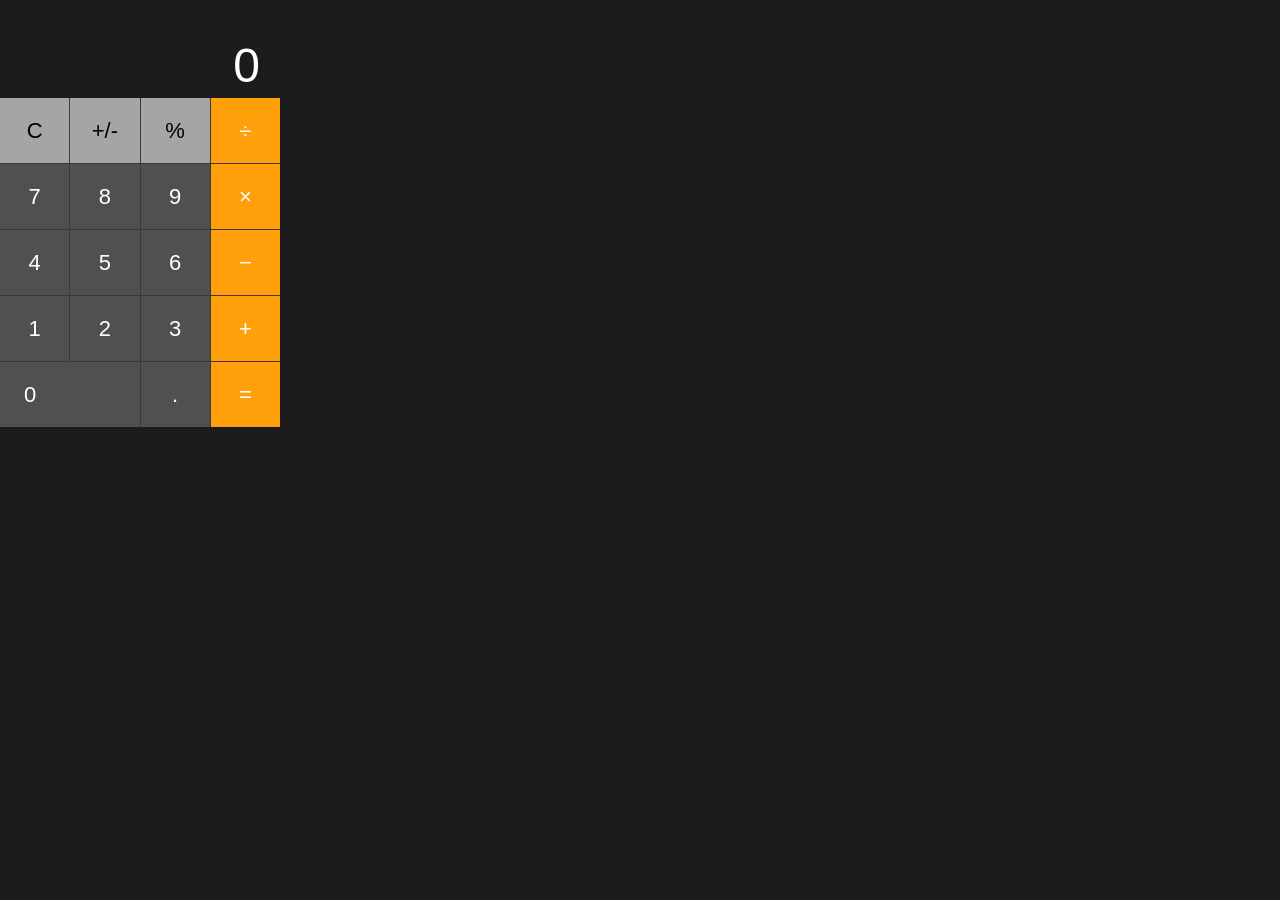
==== popup.html @ 7fefee93 "Initial commit: calculator browser extension" ====
<!DOCTYPE html>
<html lang="ru">
<head>
  <meta charset="UTF-8">
  <title>Калькулятор</title>
  <link rel="stylesheet" href="popup.css">
</head>
<body>
  <div class="calculator">
    <div class="display">
      <div class="expression" id="expression"></div>
      <div class="result" id="result">0</div>
    </div>
    <div class="buttons">
      <button class="btn clear" onclick="clearAll()">C</button>
      <button class="btn sign" onclick="toggleSign()">+/-</button>
      <button class="btn percent" onclick="percent()">%</button>
      <button class="btn operator" onclick="setOperator('/')">÷</button>

      <button class="btn" onclick="appendNumber('7')">7</button>
      <button class="btn" onclick="appendNumber('8')">8</button>
      <button class="btn" onclick="appendNumber('9')">9</button>
      <button class="btn operator" onclick="setOperator('*')">×</button>

      <button class="btn" onclick="appendNumber('4')">4</button>
      <button class="btn" onclick="appendNumber('5')">5</button>
      <button class="btn" onclick="appendNumber('6')">6</button>
      <button class="btn operator" onclick="setOperator('-')">−</button>

      <button class="btn" onclick="appendNumber('1')">1</button>
      <button class="btn" onclick="appendNumber('2')">2</button>
      <button class="btn" onclick="appendNumber('3')">3</button>
      <button class="btn operator" onclick="setOperator('+')">+</button>

      <button class="btn zero" onclick="appendNumber('0')">0</button>
      <button class="btn" onclick="appendDot()">.</button>
      <button class="btn equals" onclick="calculate()">=</button>
    </div>
  </div>
  <script src="popup.js"></script>
</body>
</html>
---- popup.css ----
* {
  margin: 0;
  padding: 0;
  box-sizing: border-box;
}

body {
  background: #1c1c1e;
  font-family: -apple-system, BlinkMacSystemFont, 'Segoe UI', sans-serif;
}

.calculator {
  width: 280px;
}

.display {
  background: #1c1c1e;
  padding: 16px 20px 8px;
  text-align: right;
  min-height: 90px;
  display: flex;
  flex-direction: column;
  justify-content: flex-end;
}

.expression {
  color: #888;
  font-size: 16px;
  min-height: 22px;
  margin-bottom: 4px;
  word-break: break-all;
}

.result {
  color: #fff;
  font-size: 48px;
  font-weight: 300;
  line-height: 1;
  word-break: break-all;
  transition: font-size 0.1s;
}

.buttons {
  display: grid;
  grid-template-columns: repeat(4, 1fr);
  gap: 1px;
  background: #3a3a3c;
}

.btn {
  background: #505050;
  color: #fff;
  border: none;
  padding: 0;
  height: 65px;
  font-size: 22px;
  font-weight: 400;
  cursor: pointer;
  transition: filter 0.1s;
  user-select: none;
}

.btn:hover {
  filter: brightness(1.2);
}

.btn:active {
  filter: brightness(0.8);
}

.btn.clear,
.btn.sign,
.btn.percent {
  background: #a5a5a5;
  color: #000;
}

.btn.operator {
  background: #ff9f0a;
  color: #fff;
}

.btn.equals {
  background: #ff9f0a;
  color: #fff;
}

.btn.zero {
  grid-column: span 2;
  text-align: left;
  padding-left: 24px;
}

.btn.operator.active {
  background: #fff;
  color: #ff9f0a;
}
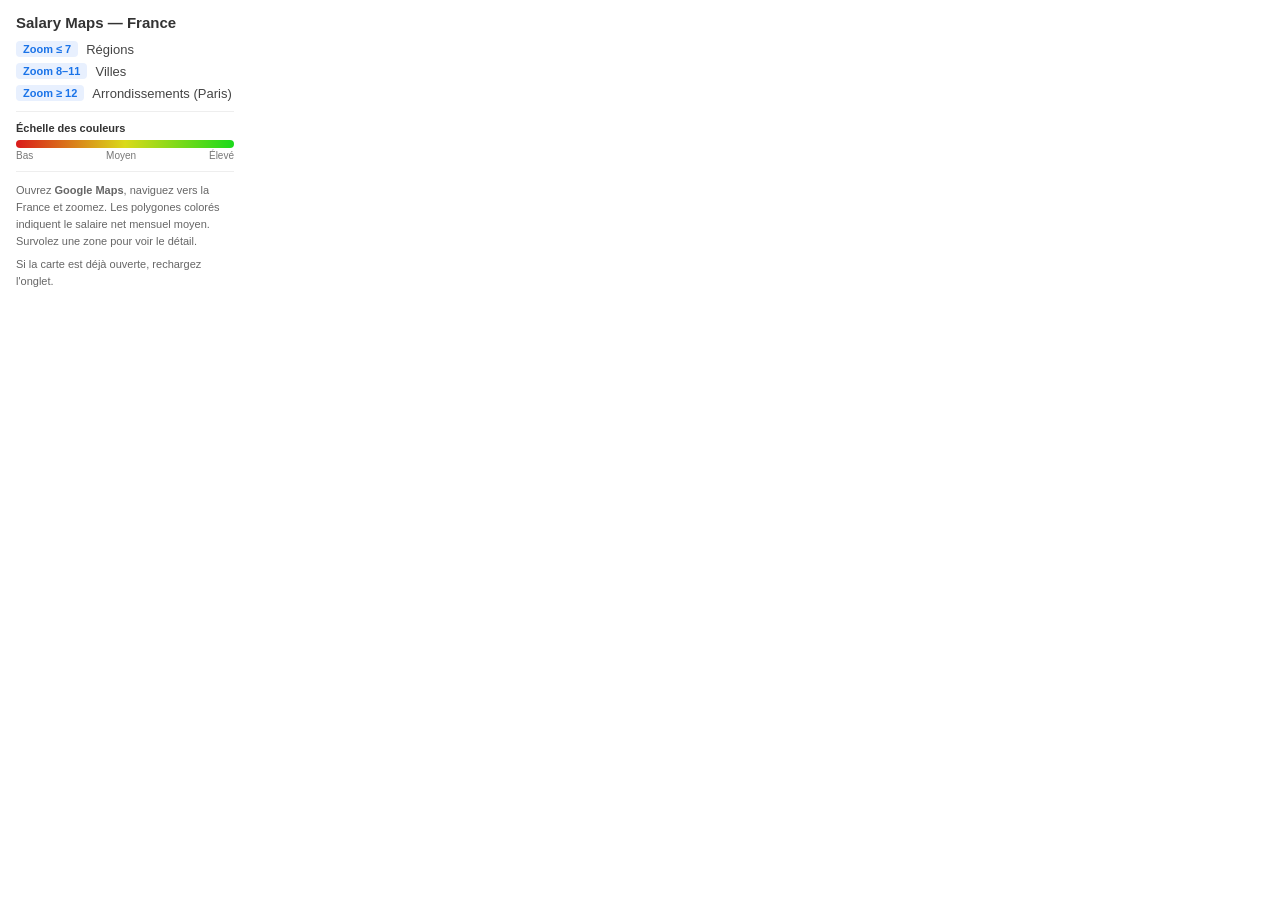
==== commit f46ddf72: "Replace calculator extension with salary-maps extension Co-Authored-By: Claude Sonnet 4.6 <noreply@a" ====
--- a/popup.html
+++ b/popup.html
@@ -1,42 +1,77 @@
 <!DOCTYPE html>
-<html lang="ru">
+<html lang="fr">
 <head>
   <meta charset="UTF-8">
-  <title>Калькулятор</title>
-  <link rel="stylesheet" href="popup.css">
+  <style>
+    * { box-sizing: border-box; margin: 0; padding: 0; }
+    body {
+      font-family: Roboto, Arial, sans-serif;
+      font-size: 13px;
+      width: 250px;
+      padding: 14px 16px;
+      color: #333;
+    }
+    h3 { font-size: 15px; margin-bottom: 10px; }
+    .row {
+      display: flex;
+      align-items: center;
+      gap: 8px;
+      margin: 6px 0;
+    }
+    .badge {
+      background: #e8f0fe;
+      color: #1a73e8;
+      border-radius: 4px;
+      padding: 2px 7px;
+      font-size: 11px;
+      font-weight: 600;
+      white-space: nowrap;
+    }
+    .label { color: #444; }
+    .divider {
+      border: none;
+      border-top: 1px solid #eee;
+      margin: 10px 0;
+    }
+    .note { color: #666; font-size: 11px; line-height: 1.55; }
+    .grad {
+      height: 8px;
+      border-radius: 4px;
+      background: linear-gradient(to right, hsl(0,78%,48%), hsl(60,78%,48%), hsl(120,78%,48%));
+      margin: 6px 0 2px;
+    }
+    .scale {
+      display: flex;
+      justify-content: space-between;
+      font-size: 10px;
+      color: #777;
+    }
+  </style>
 </head>
 <body>
-  <div class="calculator">
-    <div class="display">
-      <div class="expression" id="expression"></div>
-      <div class="result" id="result">0</div>
-    </div>
-    <div class="buttons">
-      <button class="btn clear" onclick="clearAll()">C</button>
-      <button class="btn sign" onclick="toggleSign()">+/-</button>
-      <button class="btn percent" onclick="percent()">%</button>
-      <button class="btn operator" onclick="setOperator('/')">÷</button>
+  <h3>Salary Maps — France</h3>
 
-      <button class="btn" onclick="appendNumber('7')">7</button>
-      <button class="btn" onclick="appendNumber('8')">8</button>
-      <button class="btn" onclick="appendNumber('9')">9</button>
-      <button class="btn operator" onclick="setOperator('*')">×</button>
+  <div class="row"><span class="badge">Zoom ≤ 7</span><span class="label">Régions</span></div>
+  <div class="row"><span class="badge">Zoom 8–11</span><span class="label">Villes</span></div>
+  <div class="row"><span class="badge">Zoom ≥ 12</span><span class="label">Arrondissements (Paris)</span></div>
 
-      <button class="btn" onclick="appendNumber('4')">4</button>
-      <button class="btn" onclick="appendNumber('5')">5</button>
-      <button class="btn" onclick="appendNumber('6')">6</button>
-      <button class="btn operator" onclick="setOperator('-')">−</button>
+  <hr class="divider">
 
-      <button class="btn" onclick="appendNumber('1')">1</button>
-      <button class="btn" onclick="appendNumber('2')">2</button>
-      <button class="btn" onclick="appendNumber('3')">3</button>
-      <button class="btn operator" onclick="setOperator('+')">+</button>
+  <div style="font-weight:600;font-size:11px;margin-bottom:4px">Échelle des couleurs</div>
+  <div class="grad"></div>
+  <div class="scale">
+    <span>Bas</span><span>Moyen</span><span>Élevé</span>
+  </div>
 
-      <button class="btn zero" onclick="appendNumber('0')">0</button>
-      <button class="btn" onclick="appendDot()">.</button>
-      <button class="btn equals" onclick="calculate()">=</button>
-    </div>
-  </div>
-  <script src="popup.js"></script>
+  <hr class="divider">
+
+  <p class="note">
+    Ouvrez <strong>Google Maps</strong>, naviguez vers la France et zoomez.
+    Les polygones colorés indiquent le salaire net mensuel moyen.
+    Survolez une zone pour voir le détail.
+  </p>
+  <p class="note" style="margin-top:6px">
+    Si la carte est déjà ouverte, rechargez l'onglet.
+  </p>
 </body>
 </html>
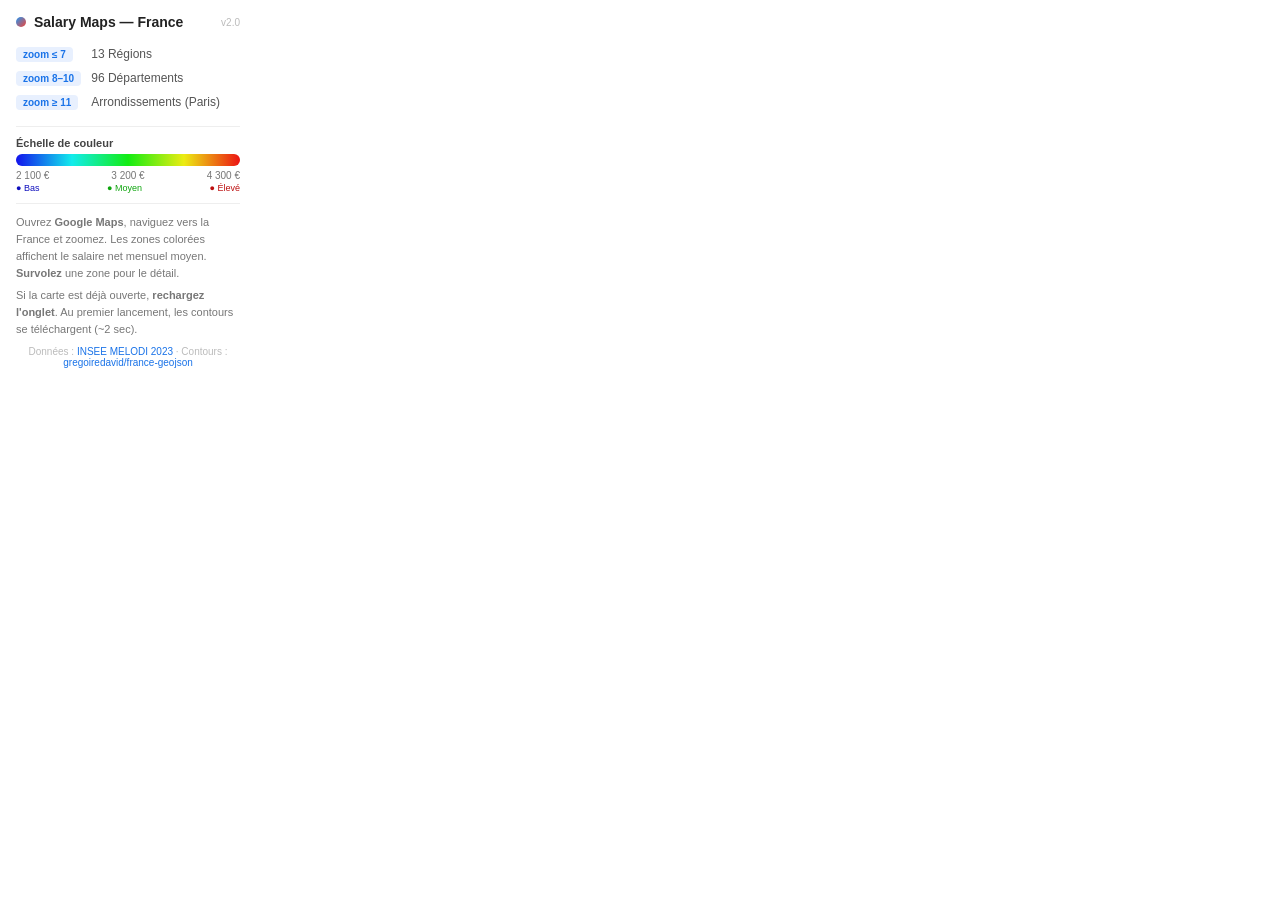
==== commit 65984ff5: "v2.0: real France GeoJSON boundaries, INSEE 2023 salary data, blue-to-red heatmap - background.js: f" ====
--- a/popup.html
+++ b/popup.html
@@ -7,38 +7,54 @@
     body {
       font-family: Roboto, Arial, sans-serif;
       font-size: 13px;
-      width: 250px;
-      padding: 14px 16px;
+      width: 256px;
+      padding: 14px 16px 16px;
       color: #333;
+      background: #fff;
     }
-    h3 { font-size: 15px; margin-bottom: 10px; }
-    .row {
+
+    .header {
       display: flex;
       align-items: center;
       gap: 8px;
-      margin: 6px 0;
+      margin-bottom: 12px;
     }
+    .dot {
+      width: 10px; height: 10px; border-radius: 50%;
+      background: linear-gradient(135deg, #2196f3, #f44336);
+      flex-shrink: 0;
+    }
+    h3 { font-size: 14px; font-weight: 700; color: #222; }
+    .version { font-size: 10px; color: #bbb; margin-left: auto; }
+
+    .zoom-table { width: 100%; border-collapse: collapse; margin-bottom: 12px; }
+    .zoom-table td { padding: 4px 0; }
     .badge {
+      display: inline-block;
       background: #e8f0fe;
       color: #1a73e8;
       border-radius: 4px;
       padding: 2px 7px;
-      font-size: 11px;
-      font-weight: 600;
+      font-size: 10px;
+      font-weight: 700;
       white-space: nowrap;
     }
-    .label { color: #444; }
-    .divider {
-      border: none;
-      border-top: 1px solid #eee;
-      margin: 10px 0;
-    }
-    .note { color: #666; font-size: 11px; line-height: 1.55; }
+    .zlabel { color: #555; padding-left: 8px; font-size: 12px; }
+
+    .divider { border: none; border-top: 1px solid #eee; margin: 10px 0; }
+
+    .legend-title { font-weight: 700; font-size: 11px; color: #444; margin-bottom: 5px; }
     .grad {
-      height: 8px;
-      border-radius: 4px;
-      background: linear-gradient(to right, hsl(0,78%,48%), hsl(60,78%,48%), hsl(120,78%,48%));
-      margin: 6px 0 2px;
+      height: 12px;
+      border-radius: 6px;
+      background: linear-gradient(to right,
+        hsl(240,85%,50%),
+        hsl(180,85%,50%),
+        hsl(120,85%,50%),
+        hsl(60,85%,50%),
+        hsl(0,85%,50%)
+      );
+      margin-bottom: 4px;
     }
     .scale {
       display: flex;
@@ -46,32 +62,73 @@
       font-size: 10px;
       color: #777;
     }
+    .scale-label {
+      display: flex;
+      justify-content: space-between;
+      font-size: 9px;
+      color: #bbb;
+      margin-top: 2px;
+    }
+
+    .note { color: #777; font-size: 11px; line-height: 1.55; margin-bottom: 4px; }
+    .source { font-size: 10px; color: #bbb; margin-top: 8px; text-align: center; }
+
+    a { color: #1a73e8; text-decoration: none; }
+    a:hover { text-decoration: underline; }
   </style>
 </head>
 <body>
-  <h3>Salary Maps — France</h3>
+  <div class="header">
+    <div class="dot"></div>
+    <h3>Salary Maps — France</h3>
+    <span class="version">v2.0</span>
+  </div>
 
-  <div class="row"><span class="badge">Zoom ≤ 7</span><span class="label">Régions</span></div>
-  <div class="row"><span class="badge">Zoom 8–11</span><span class="label">Villes</span></div>
-  <div class="row"><span class="badge">Zoom ≥ 12</span><span class="label">Arrondissements (Paris)</span></div>
+  <table class="zoom-table">
+    <tr>
+      <td><span class="badge">zoom ≤ 7</span></td>
+      <td class="zlabel">13 Régions</td>
+    </tr>
+    <tr>
+      <td><span class="badge">zoom 8–10</span></td>
+      <td class="zlabel">96 Départements</td>
+    </tr>
+    <tr>
+      <td><span class="badge">zoom ≥ 11</span></td>
+      <td class="zlabel">Arrondissements (Paris)</td>
+    </tr>
+  </table>
 
   <hr class="divider">
 
-  <div style="font-weight:600;font-size:11px;margin-bottom:4px">Échelle des couleurs</div>
+  <div class="legend-title">Échelle de couleur</div>
   <div class="grad"></div>
   <div class="scale">
-    <span>Bas</span><span>Moyen</span><span>Élevé</span>
+    <span>2 100 €</span>
+    <span>3 200 €</span>
+    <span>4 300 €</span>
+  </div>
+  <div class="scale-label">
+    <span style="color:hsl(240,85%,40%)">● Bas</span>
+    <span style="color:hsl(120,85%,35%)">● Moyen</span>
+    <span style="color:hsl(0,85%,40%)">● Élevé</span>
   </div>
 
   <hr class="divider">
 
   <p class="note">
     Ouvrez <strong>Google Maps</strong>, naviguez vers la France et zoomez.
-    Les polygones colorés indiquent le salaire net mensuel moyen.
-    Survolez une zone pour voir le détail.
+    Les zones colorées affichent le salaire net mensuel moyen.
+    <strong>Survolez</strong> une zone pour le détail.
   </p>
-  <p class="note" style="margin-top:6px">
-    Si la carte est déjà ouverte, rechargez l'onglet.
+  <p class="note" style="margin-top:5px">
+    Si la carte est déjà ouverte, <strong>rechargez l'onglet</strong>.
+    Au premier lancement, les contours se téléchargent (~2 sec).
   </p>
+
+  <div class="source">
+    Données&nbsp;: <a href="https://www.insee.fr/fr/statistiques/2021266" target="_blank">INSEE MELODI 2023</a>
+    · Contours&nbsp;: <a href="https://github.com/gregoiredavid/france-geojson" target="_blank">gregoiredavid/france-geojson</a>
+  </div>
 </body>
 </html>
